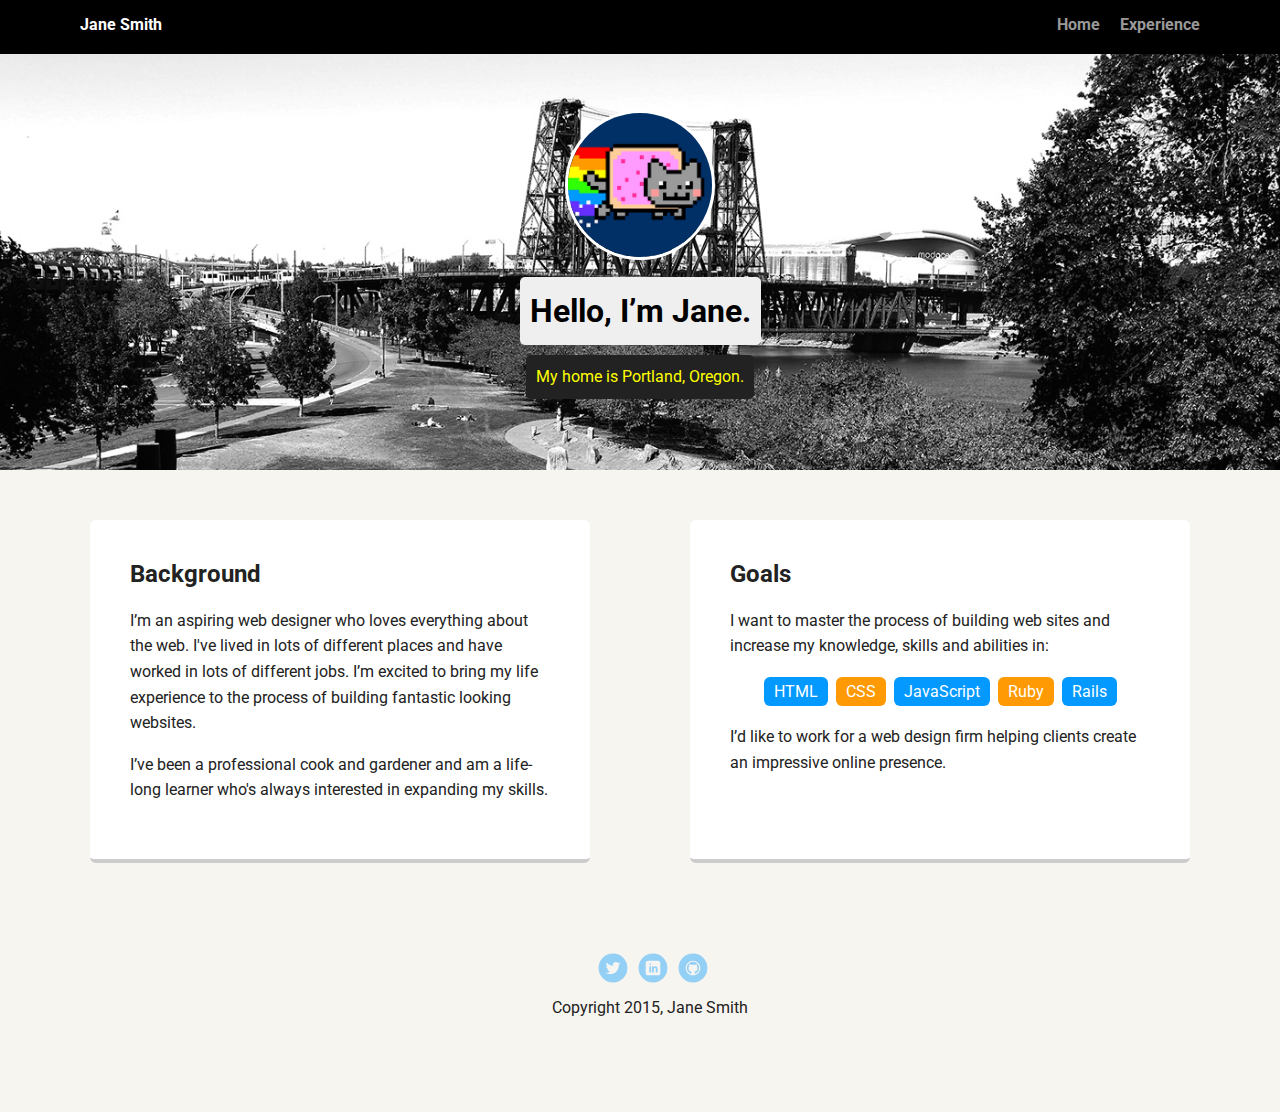
==== portfolio_update_v1/index.html @ 9f8193c1 "Project files" ====
<!doctype html>
<html lang="en">
<head>
  <meta charset="utf-8">
  <title>Jane Smith's Profile</title>
  <meta name="viewport" content="width=device-width, initial-scale=1.0">
  <link rel="stylesheet" href="styles.css">
  <link href="https://fonts.googleapis.com/css?family=Muli%7CRoboto:400,300,500,700,900" rel="stylesheet"></head>
  <body>

    <div class="main-nav">
        <ul class="nav">
          <li class="name">Jane Smith</li>
          <li><a href="#">Home</a></li>
          <li><a href="#">Experience</a></li>
        </ul>
    </div>

    <header>
      <img src="images/me.png" alt="Drawing of Jane Smith" class="profile-image">
      <h1 class="tag name">Hello, I’m Jane.</h1>
      <p class="tag location">My home is Portland, Oregon.</p>
    </header>

    <main class="flex">
      <div class="card">
        <h2>Background</h2>
        <p>I’m an aspiring web designer who loves everything about the web. I've lived in lots of different places and have worked in lots of different jobs. I’m excited to bring my life experience to the process of building fantastic looking websites.</p>
        <p>I’ve been a professional cook and gardener and am a life-long learner who's always interested in expanding my skills.</p>
      </div> 

      <div class="card">
        <h2>Goals</h2>
        <p>I want to master the process of building web sites and increase my knowledge, skills and abilities in:</p>
        <ul class="skills">
          <li>HTML</li>
          <li>CSS</li>
          <li>JavaScript</li>
          <li>Ruby</li>
          <li>Rails</li>
        </ul>
        <p>I’d like to work for a web design firm helping clients create an impressive online presence.</p>
      </div> 

    </main>
    <footer>
      <ul>
        <li><a href="#" class="social twitter">Twitter</a></li>
        <li><a href="#" class="social linkedin">LinkedIn</a></li>
        <li><a href="#" class="social github">Github</a></li>
      </ul>
      <p class="copyright">Copyright 2015, Jane Smith</p>
    </footer>
  </body>
  </html>
---- portfolio_update_v1/styles.css ----
/* Global Layout Set-up */
* { 
  box-sizing: border-box;
}
  
body {
  margin: 0;
  padding: 0;
  text-align: center;
  font-family: 'Roboto', sans-serif;
  color: #222;
  background: #f7f5f0;
}
/* Link Styles */

a {
  text-decoration: none;
  color: #999;
}
a:hover {
  color: #6633ff;
}

/* Section Styles */

.main-nav {
  width: 100%;
  background: black;
  min-height: 30px;
  padding: 10px;
  position: fixed;
  text-align: center;
}
.nav {
  display: flex;
  justify-content: space-around;
  font-weight: 700;
  list-style-type: none;
  margin: 0 auto;
  padding: 0;
}

.nav .name {
    display: block;
    margin-right: auto;
    color: white;
}
.nav li {
  padding: 5px 10px 10px 10px;
}
.nav a {
  transition: all .5s;
}
.nav a:hover {
  color: white
}

header {
  text-align: center;
  background: url('images/portland.jpg') no-repeat top center ;
  background-size: cover;
  overflow: hidden;
  padding-top: 60px;
}
header {
  line-height: 1.5;
}
header .profile-image {
  margin-top: 50px;
  width: 150px;
  height: 150px;
  border-radius: 50%;
  border: 3px solid white;
  transition: all .5s;
}
header .profile-image:hover {
  transform: scale(1.2) rotate(5deg);
}
.tag {
  background-color: #efefef;
  color: black;
  padding: 10px;
  border-radius: 5px;
  display: table;
  margin: 10px auto;
} 
.location {
  background-color: #222;
  color: yellow;
}
.card {
  margin: 30px;
  padding: 20px 40px 40px;
  max-width: 500px;
  text-align: left;
  background: #fff;
  border-bottom: 4px solid #ccc;
  border-radius: 6px;
  transition: all .5s;
}
.card:hover {
  border-color: #ff99ff;
}

ul.skills {
  padding: 0;
  text-align: center;
}

.skills li {
  border-radius: 6px;
  display: inline-block;
  background: #ff9904;
  color: white;
  padding: 5px 10px;
  margin: 2px;
}

.skills li:nth-child(odd) {
  background: #0399ff;
}

footer {
  width: 100%;
  min-height: 30px;
  padding: 20px 0 40px 20px;
}

footer .copyright {
  top: -8px;
  font-size: .75em;
}

footer ul {
  list-style-type: none;
  margin: 0;
  padding: 0;
}

footer ul li {
  display: inline-block;
}

a.social {
  display: inline-block;
  text-indent: -9999px;
  margin-left: 5px;
  width: 30px;
  height: 30px;
  background-size: 30px 30px;
  opacity: .4;
  transition: all .5s;
}
a.twitter {
  background-image: url(images/twitter.svg);
}
a.linkedin {
  background-image: url(images/linkedin.svg);
}
a.github {
  background-image: url(images/github.svg);
}
a.social:hover {
  opacity: 1;
}
.clearfix {
  clear: both;
}

/* Styles for larger screens */
@media screen and (min-width: 720px) {
  
  .flex {
      display: -ms-flexbox;      /* TWEENER - IE 10 */
      display: flex; 
      max-width: 1200px;
      -ms-flex-pack: distribute;
      justify-content: space-around;
      margin: 0 auto;
  }

  header {
    min-height: 470px;
  }

  .nav {
    max-width: 1200px;
    padding: 0 30px;
  }


  main {
    padding-top: 20px;
  }

  main p {
    line-height: 1.6em;
  }

  footer {
    font-size: 1.3em;
    max-width: 1200px;
    margin: 40px auto;
  }

}
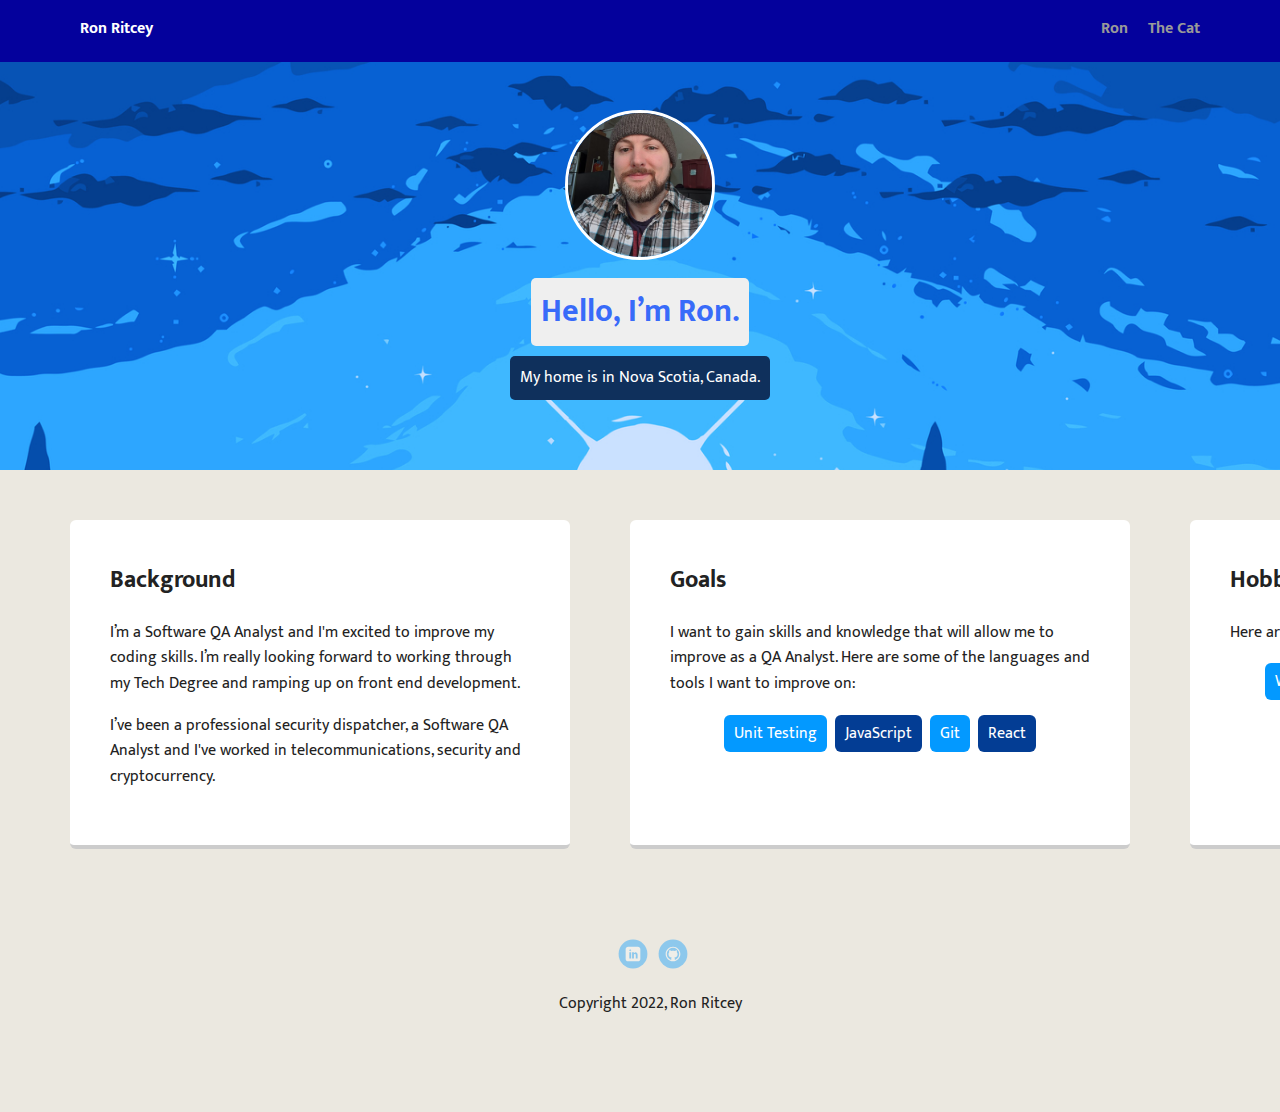
==== commit 438f9858: "Personalized index.html, added experience.html and made styling changes in styles.css" ====
--- a/portfolio_update_v1/index.html
+++ b/portfolio_update_v1/index.html
@@ -2,54 +2,66 @@
 <html lang="en">
 <head>
   <meta charset="utf-8">
-  <title>Jane Smith's Profile</title>
+  <title>Ron Ritcey's Profile</title>
   <meta name="viewport" content="width=device-width, initial-scale=1.0">
   <link rel="stylesheet" href="styles.css">
-  <link href="https://fonts.googleapis.com/css?family=Muli%7CRoboto:400,300,500,700,900" rel="stylesheet"></head>
+  <link href="https://fonts.googleapis.com/css2?family=Mukta&display=swap" rel="stylesheet"></head>
   <body>
 
     <div class="main-nav">
         <ul class="nav">
-          <li class="name">Jane Smith</li>
-          <li><a href="#">Home</a></li>
-          <li><a href="#">Experience</a></li>
+          <li class="name">Ron Ritcey</li>
+          <li><a href="index.html">Ron</a></li>
+          <li><a href="experience.html">The Cat</a></li>
         </ul>
     </div>
 
     <header>
-      <img src="images/me.png" alt="Drawing of Jane Smith" class="profile-image">
-      <h1 class="tag name">Hello, I’m Jane.</h1>
-      <p class="tag location">My home is Portland, Oregon.</p>
+      <img src="images/rsmaller.jpg" alt="Photo of Ron Ritcey" class="profile-image">
+      <h1 class="tag name">Hello, I’m Ron.</h1>
+      <p class="tag location">My home is in Nova Scotia, Canada.</p>
     </header>
 
     <main class="flex">
       <div class="card">
         <h2>Background</h2>
-        <p>I’m an aspiring web designer who loves everything about the web. I've lived in lots of different places and have worked in lots of different jobs. I’m excited to bring my life experience to the process of building fantastic looking websites.</p>
-        <p>I’ve been a professional cook and gardener and am a life-long learner who's always interested in expanding my skills.</p>
+        <p>I’m a Software QA Analyst and I'm excited to improve my coding skills. I’m really looking forward to working through my Tech Degree and ramping up on front end development.</p>
+        <p>I’ve been a professional security dispatcher, a Software QA Analyst and I've worked in telecommunications, security and cryptocurrency.</p>
       </div> 
 
       <div class="card">
         <h2>Goals</h2>
-        <p>I want to master the process of building web sites and increase my knowledge, skills and abilities in:</p>
+        <p>I want to gain skills and knowledge that will allow me to improve as a QA Analyst. Here are some of the languages and tools I want to improve on:</p>
         <ul class="skills">
-          <li>HTML</li>
-          <li>CSS</li>
+          <li>Unit Testing</li>
           <li>JavaScript</li>
-          <li>Ruby</li>
-          <li>Rails</li>
+          <li>Git</li>
+          <li>React</li>
         </ul>
-        <p>I’d like to work for a web design firm helping clients create an impressive online presence.</p>
       </div> 
+
+      <div class="card">
+        <h2>Hobbies</h2>
+        <p>Here are some of my hobbies and interests:</p>
+        <ul class="hobbies">
+          <li>Web Development</li>
+          <li>Learning</li>
+          <li>Video Games</li>
+          <li>Reading</li>
+          <li>Music</li>
+          <li>Camping</li>
+        </ul>
+      </div>
+      
+    
 
     </main>
     <footer>
       <ul>
-        <li><a href="#" class="social twitter">Twitter</a></li>
-        <li><a href="#" class="social linkedin">LinkedIn</a></li>
-        <li><a href="#" class="social github">Github</a></li>
+        <li><a href="https://www.linkedin.com/in/ron-ritcey-603503146/" class="social linkedin">LinkedIn</a></li>
+        <li><a href="https://github.com/RR8484" class="social github">Github</a></li>
       </ul>
-      <p class="copyright">Copyright 2015, Jane Smith</p>
+      <p class="copyright">Copyright 2022, Ron Ritcey</p>
     </footer>
   </body>
   </html>
--- a/portfolio_update_v1/styles.css
+++ b/portfolio_update_v1/styles.css
@@ -7,9 +7,9 @@
   margin: 0;
   padding: 0;
   text-align: center;
-  font-family: 'Roboto', sans-serif;
+  font-family: 'Mukta', sans-serif;
   color: #222;
-  background: #f7f5f0;
+  background: #ebe8e0;
 }
 /* Link Styles */
 
@@ -18,14 +18,22 @@
   color: #999;
 }
 a:hover {
-  color: #6633ff;
+  color: #1624e6;
 }
 
 /* Section Styles */
+.main-nav2 {
+  width: 100%;
+  background: rgb(46, 1, 58);
+  min-height: 30px;
+  padding: 10px;
+  position: fixed;
+  text-align: center;
+}
 
 .main-nav {
   width: 100%;
-  background: black;
+  background: rgb(4, 1, 156);
   min-height: 30px;
   padding: 10px;
   position: fixed;
@@ -55,9 +63,10 @@
   color: white
 }
 
+
 header {
   text-align: center;
-  background: url('images/portland.jpg') no-repeat top center ;
+  background: url('images/blue.jpg') no-repeat top center ;
   background-size: cover;
   overflow: hidden;
   padding-top: 60px;
@@ -76,22 +85,57 @@
 header .profile-image:hover {
   transform: scale(1.2) rotate(5deg);
 }
+.head {
+  background: url('images/tubsmaller.jpg') no-repeat top center ;
+  background-size: cover;
+  overflow: hidden;
+  padding-top: 60px;
+}
+.name1{
+  background-color: rgba(39, 0, 51, 0.788);
+  color: rgba(255, 255, 255, 0.788);
+  padding: 10px;
+  border-radius: 5px;
+  display: table;
+  margin: 10px auto;
+}
+.location1 {
+  background-color: rgb(255, 255, 255);
+  color: rgba(39, 0, 51, 0.788);
+  padding: 10px;
+  border-radius: 5px;
+  display: table;
+  margin: 10px auto;
+}
+
 .tag {
   background-color: #efefef;
-  color: black;
+  color: rgba(5, 71, 253, 0.788);
   padding: 10px;
   border-radius: 5px;
   display: table;
   margin: 10px auto;
 } 
 .location {
-  background-color: #222;
-  color: yellow;
+  background-color: rgb(15, 48, 92);
+  color: rgb(255, 255, 255);
+}
+.card2 {
+  margin: 30px;
+  padding: 20px 40px 40px;
+  max-width: 1500px;
+  text-align: left;
+  background: #fff;
+  border-bottom: 4px solid #ccc;
+  border-radius: 6px;
+  transition: all .5s;
+  box-shadow: 1px 1px 2px 2px rgb(32, 31, 31);
 }
 .card {
   margin: 30px;
   padding: 20px 40px 40px;
-  max-width: 500px;
+  min-width: 500px;
+  max-width: 800px;
   text-align: left;
   background: #fff;
   border-bottom: 4px solid #ccc;
@@ -99,7 +143,25 @@
   transition: all .5s;
 }
 .card:hover {
-  border-color: #ff99ff;
+  border-color: rgba(5, 71, 253, 0.788);
+}
+
+ul.hobbies {
+  padding: 0;
+  text-align: center;
+}
+
+.hobbies li {
+  border-radius: 6px;
+  display: inline-block;
+  background: #033d94;
+  color: white;
+  padding: 5px 10px;
+  margin: 2px;
+}
+
+.hobbies li:nth-child(odd) {
+  background: #0399ff;
 }
 
 ul.skills {
@@ -110,7 +172,7 @@
 .skills li {
   border-radius: 6px;
   display: inline-block;
-  background: #ff9904;
+  background: #033d94;
   color: white;
   padding: 5px 10px;
   margin: 2px;
